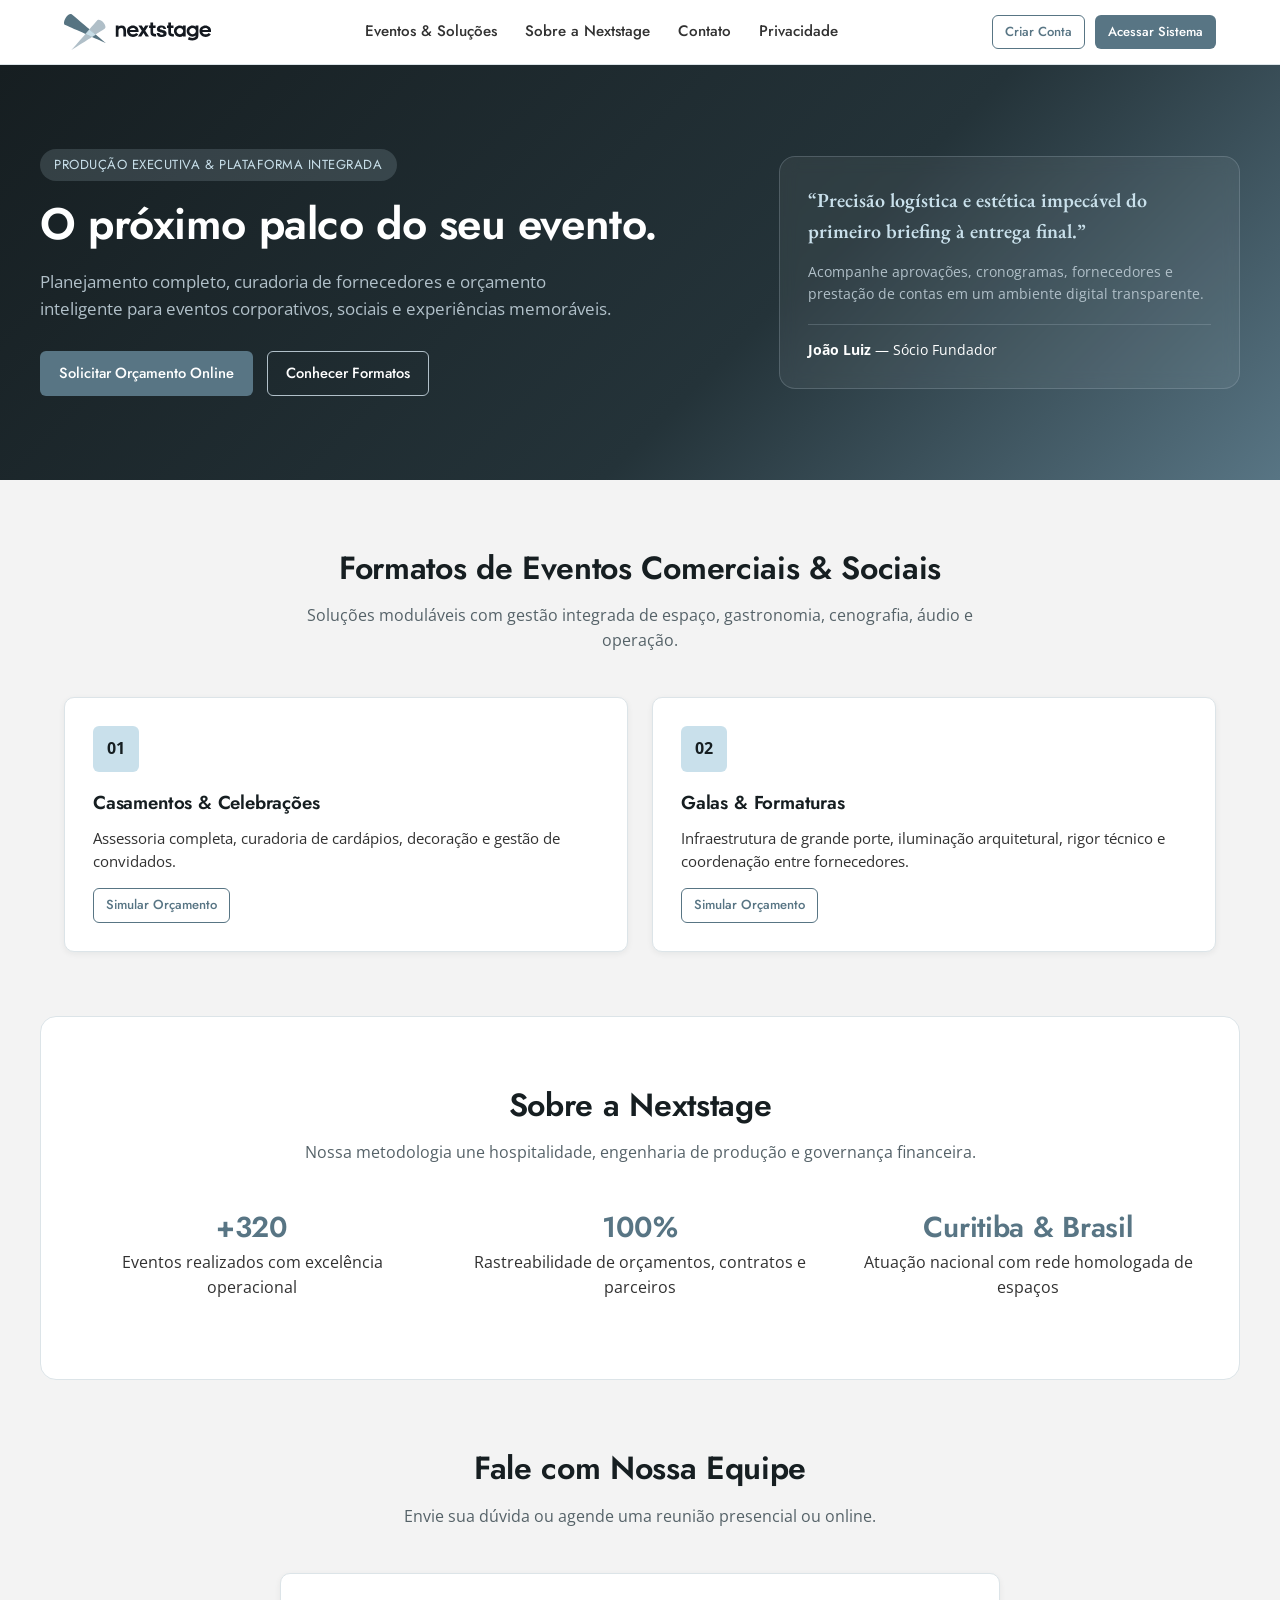
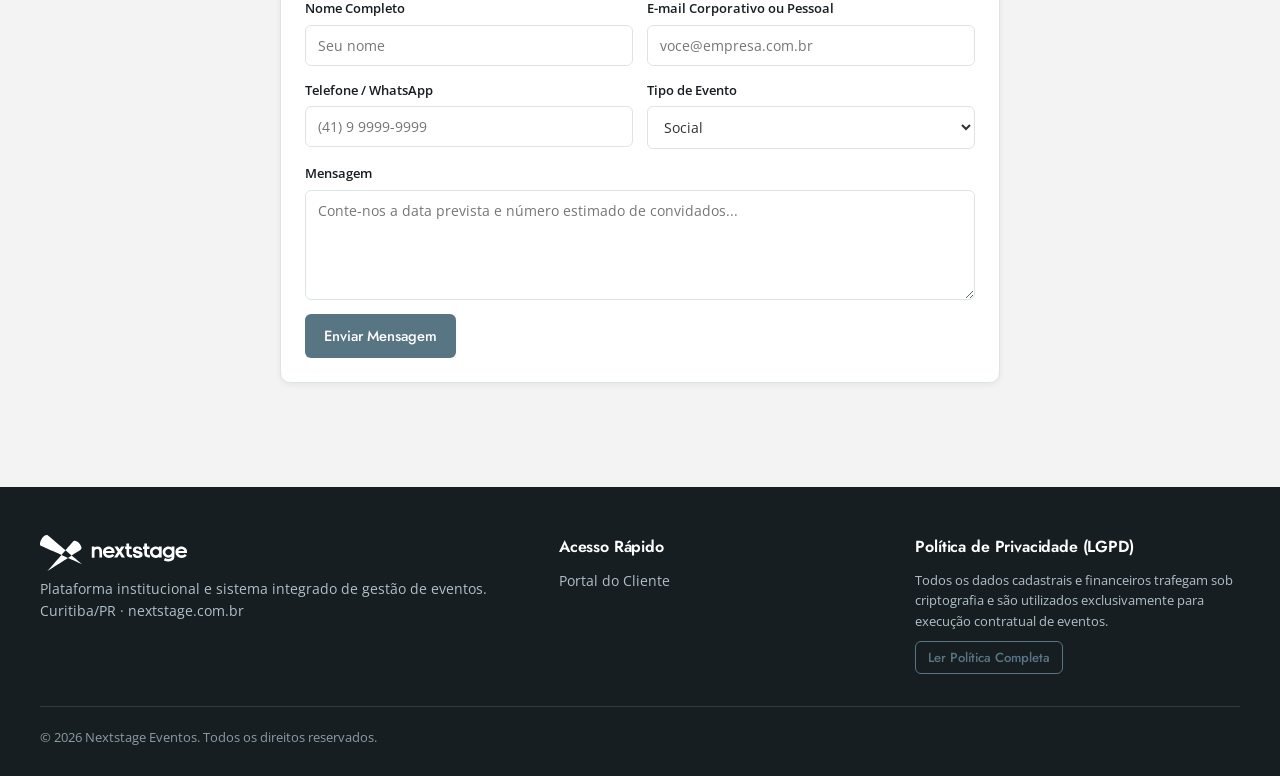
==== index.html @ a16269e4 "v.1.0.0.0 - Commit corrigido" ====
<!DOCTYPE html>
<html lang="pt-BR">
<link rel="apple-touch-icon" sizes="180x180" href="favicon/apple-touch-icon.png">
<link rel="icon" type="image/png" sizes="32x32" href="favicon/favicon-32x32.png">
<link rel="icon" type="image/png" sizes="16x16" href="favicon/favicon-16x16.png">
<link rel="manifest" href="favicon/site.webmanifest">
<head>
  <meta charset="UTF-8">
  <meta name="viewport" content="width=device-width, initial-scale=1.0">
  <title>Nextstage | Produção e Gestão de Eventos</title>
  <link rel="stylesheet" href="css/styles.css">
</head>
<body>
  <header class="site-header">
    <div class="site-nav-container">
      <a href="index.html" class="nextstage-logo" aria-label="Nextstage">
		<svg viewBox="0 0 147.1 36" xml:space="preserve">
		  <g>
		    <g>
		  	  <path fill="#577482" d="M8,0.5C8,0.5,7.8,0.4,7.8,0.4c0,0-0.1,0-0.1-0.1c0,0,0,0,0,0C6.1-0.7,3.5,1,1.6,3.9c-1.8,2.9-2.2,6.1-0.7,7c0,0,0,0,0.1,0C1,11,1,11,1.1,11c0.1,0.1,0.2,0.1,0.3,0.1c4.3,1.9,12.3,5.5,20.1,8.9c1.4-1.6,2.8-3.2,4.1-4.7C18.8,9.7,11.7,3.7,8,0.5z"/>
		  	  <path fill="#577482" d="M41.6,29c0,0-4.3-3.6-9.9-8.4c-1.2,0.8-2.4,1.6-3.7,2.4C35.5,26.3,41.6,29,41.6,29z"/>
		  	  <path fill="#B0BFC8" d="M40.6,14.8c0,0,0.1-0.1,0.2-0.2c0,0,0.1,0,0.1-0.1c0,0,0,0,0,0c1.2-1,0.5-3.7-1.5-6.1c-2-2.3-4.6-3.4-5.8-2.4c0,0,0,0,0,0c0,0,0,0-0.1,0.1c-0.1,0.1-0.2,0.2-0.2,0.2c-1.8,2.1-4.7,5.4-7.8,9c2.1,1.8,4.2,3.6,6.1,5.2C35.3,18.3,38.5,16.2,40.6,14.8z"/>
		  	  <path fill="#B0BFC8" d="M28,23c-2.1-0.9-4.3-1.9-6.5-2.9C14.5,28,7.6,36,7.6,36S18.3,29.2,28,23z"/>
		  	  <path fill="#577482" d="M31.7,20.6c-1.9-1.6-4-3.4-6.1-5.2c-1.3,1.5-2.7,3.1-4.1,4.7c2.2,1,4.4,2,6.5,2.9C29.2,22.1,30.5,21.4,31.7,20.6z"/>
		  	  <path fill="#C8DEE8" d="M31.7,20.6c-1.9-1.6-4-3.4-6.1-5.2c-1.3,1.5-2.7,3.1-4.1,4.7c2.2,1,4.4,2,6.5,2.9C29.2,22.1,30.5,21.4,31.7,20.6z"/>
		    </g>
		    <g>
		  	  <path fill="#141920" d="M51.8,22.6V11.5h2.7v0.9c0.8-0.7,1.8-1,3-1c3,0,4.6,1.8,4.6,5.4v5.8h-2.7v-5.1c0-1.3-0.2-2.2-0.5-2.7c-0.3-0.6-1-0.8-1.9-0.8c-0.7,0-1.3,0.2-1.8,0.7c-0.4,0.4-0.7,1.1-0.7,1.9v6.1H51.8z"/>
		  	  <path fill="#141920" d="M63,17.1c0-1.6,0.6-2.9,1.7-4c1.1-1.1,2.5-1.7,4.1-1.7c1.7,0,3.1,0.6,4.2,1.7c1.1,1.1,1.6,2.5,1.6,4.2c0,0.2,0,0.4,0,0.7h-8.8c0.2,0.7,0.6,1.3,1.2,1.7c0.6,0.4,1.2,0.6,2.1,0.6c0.7,0,1.2-0.1,1.7-0.3c0.5-0.2,0.9-0.6,1.2-1.1l2.3,1.3C73,22,71.3,22.9,69,22.9c-1.7,0-3.2-0.5-4.3-1.6C63.5,20.1,63,18.8,63,17.1z M65.8,15.9h5.9c-0.6-1.3-1.5-1.9-2.9-1.9c-0.6,0-1.2,0.2-1.8,0.5C66.5,14.8,66.1,15.3,65.8,15.9z"/>
		  	  <path fill="#141920" d="M74,22.6l3.8-5.9l-3.4-5.2h3.3l1.8,2.8l1.8-2.8h3.3l-3.4,5.2l3.8,5.9h-3.3l-2.2-3.5l-2.2,3.5H74z"/>
		  	  <path fill="#141920" d="M85.1,14v-2.5h1.3V8.6h2.7v2.9h2.5V14h-2.5v4c0,0.8,0.2,1.3,0.5,1.6C90,19.9,90.8,20,92,20l0.2,2.6h-0.6c-1.7,0-3-0.3-3.8-1c-0.9-0.7-1.3-1.9-1.3-3.6v-4H85.1z"/>
		  	  <path fill="#141920" d="M92.6,19.1h2.9c0,0.5,0.2,0.9,0.6,1.2c0.4,0.3,0.9,0.5,1.6,0.5c0.6,0,1-0.1,1.3-0.3c0.3-0.2,0.5-0.5,0.5-0.8c0-0.2-0.1-0.4-0.2-0.5c-0.1-0.1-0.3-0.2-0.6-0.3c-0.3-0.1-0.5-0.1-0.6-0.2c-0.2,0-0.4,0-0.6-0.1c-0.7-0.1-1-0.2-1-0.2s-0.3-0.1-1-0.3c-0.7-0.2-1.2-0.4-1.5-0.6c-0.3-0.2-0.6-0.5-0.8-1c-0.2-0.4-0.3-0.9-0.3-1.5c0-1.1,0.4-2,1.2-2.6c0.8-0.7,1.9-1,3.4-1c1.4,0,2.5,0.3,3.3,1c0.8,0.7,1.3,1.5,1.4,2.6h-2.8c0-0.3-0.1-0.5-0.2-0.7c-0.1-0.2-0.3-0.4-0.5-0.5c-0.3-0.2-0.7-0.2-1.2-0.2c-0.5,0-0.9,0.1-1.2,0.3c-0.3,0.2-0.4,0.4-0.4,0.7c0,0.1,0,0.2,0,0.3c0,0.1,0.1,0.2,0.1,0.2c0.1,0.1,0.1,0.1,0.2,0.2c0.1,0.1,0.2,0.1,0.3,0.1c0.1,0,0.2,0.1,0.3,0.1c0.1,0,0.2,0.1,0.4,0.1c0.2,0,0.3,0.1,0.4,0.1c0.1,0,0.2,0,0.4,0.1l0.4,0.1c0.6,0.1,1.2,0.2,1.6,0.4c0.4,0.1,0.9,0.3,1.3,0.6c0.4,0.2,0.7,0.6,1,1c0.2,0.4,0.3,0.9,0.3,1.5c0,1.2-0.4,2.1-1.3,2.7c-0.9,0.6-2.1,0.9-3.6,0.9c-1.6,0-2.8-0.3-3.7-1C93.2,21.2,92.7,20.3,92.6,19.1z"/>
		  	  <path fill="#141920" d="M103,14v-2.5h1.3V8.6h2.7v2.9h2.5V14H107v4c0,0.8,0.2,1.3,0.5,1.6c0.3,0.3,1.1,0.4,2.3,0.4l0.2,2.6h-0.6c-1.7,0-3-0.3-3.8-1c-0.9-0.7-1.3-1.9-1.3-3.6v-4H103z"/>
		  	  <path fill="#141920" d="M110,17.1c0-1.6,0.6-2.9,1.7-4c1.1-1.1,2.5-1.7,4.1-1.7c1.2,0,2.3,0.3,3.2,1v-0.9h2.7v11.1H119v-0.7c-1,0.6-2,1-3.2,1c-1.6,0-3-0.6-4.1-1.7C110.6,20,110,18.7,110,17.1z M113.6,14.9c-0.6,0.6-1,1.4-1,2.2s0.3,1.6,1,2.2c0.6,0.6,1.4,1,2.3,1c0.9,0,1.6-0.3,2.3-1c0.6-0.6,1-1.4,1-2.2s-0.3-1.6-1-2.2c-0.6-0.6-1.4-1-2.3-1C115,13.9,114.2,14.3,113.6,14.9z"/>
		  	  <path fill="#141920" d="M122.7,17.1c0-1.6,0.6-2.9,1.7-4c1.1-1.1,2.5-1.7,4.1-1.7c1.2,0,2.3,0.3,3.2,1v-0.9h2.7v9.7c0,1.7-0.5,3-1.5,3.9c-1,0.9-2.5,1.4-4.4,1.4c-1.7,0-3.3-0.4-4.6-1.1l1-2.3c1.3,0.6,2.5,0.9,3.7,0.9c0.8,0,1.6-0.2,2.2-0.7c0.7-0.4,1-1,1-1.7c-0.9,0.8-2,1.1-3.2,1.1c-1.6,0-3-0.5-4.1-1.6C123.3,20.1,122.7,18.7,122.7,17.1z M126.3,14.9c-0.6,0.6-1,1.4-1,2.2c0,0.9,0.3,1.6,1,2.2c0.6,0.6,1.4,1,2.3,1c0.9,0,1.6-0.3,2.3-1c0.6-0.6,1-1.4,1-2.2c0-0.9-0.3-1.6-1-2.2c-0.6-0.6-1.4-1-2.3-1C127.7,13.9,126.9,14.3,126.3,14.9z"/>
		  	  <path fill="#141920" d="M135.5,17.1c0-1.6,0.6-2.9,1.7-4c1.1-1.1,2.5-1.7,4.1-1.7c1.7,0,3.1,0.6,4.2,1.7c1.1,1.1,1.6,2.5,1.6,4.2c0,0.2,0,0.4,0,0.7h-8.8c0.2,0.7,0.6,1.3,1.2,1.7s1.2,0.6,2.1,0.6c0.7,0,1.2-0.1,1.7-0.3c0.5-0.2,0.9-0.6,1.2-1.1l2.3,1.3c-1.2,1.8-2.9,2.7-5.2,2.7c-1.7,0-3.2-0.5-4.3-1.6C136,20.1,135.5,18.8,135.5,17.1z M138.3,15.9h5.9c-0.6-1.3-1.5-1.9-2.9-1.9c-0.6,0-1.2,0.2-1.8,0.5C139,14.8,138.6,15.3,138.3,15.9z"/>
		    </g>
		  </g>
		</svg>
	  </a>
      <nav class="site-nav-links">
        <a href="#eventos-comerciais">Eventos & Soluções</a>
        <a href="#sobre-empresa">Sobre a Nextstage</a>
        <a href="#contato">Contato</a>
        <a href="#" onclick="openModal('modalPrivacidade')">Privacidade</a>
      </nav>
      <div style="display:flex; gap:10px;">
        <a href="login.html?tab=cadastro" class="btn btn-outline btn-sm">Criar Conta</a>
        <a href="login.html" class="btn btn-primary btn-sm">Acessar Sistema</a>
      </div>
    </div>
  </header>

  <!-- Hero / RF052 -->
  <section class="hero-section">
    <div class="hero-inner">
      <div>
        <span class="hero-badge">Produção Executiva & Plataforma Integrada</span>
        <h1>O próximo palco do seu evento.</h1>
        <p>Planejamento completo, curadoria de fornecedores e orçamento inteligente para eventos corporativos, sociais e experiências memoráveis.</p>
        <div style="display:flex; gap:14px; flex-wrap:wrap;">
          <a href="login.html?role=Cliente" class="btn btn-primary">Solicitar Orçamento Online</a>
          <a href="#eventos-comerciais" class="btn btn-outline" style="color:#fff; border-color:#B1C0C9;">Conhecer Formatos</a>
        </div>
      </div>
      <div class="hero-card-preview">
        <p class="serif-accent" style="font-size:1.25rem; color:#C9E0EB; margin-bottom:14px;">“Precisão logística e estética impecável do primeiro briefing à entrega final.”</p>
        <p style="font-size:0.9rem; margin-bottom:18px;">Acompanhe aprovações, cronogramas, fornecedores e prestação de contas em um ambiente digital transparente.</p>
        <div style="border-top:1px solid rgba(177,192,201,0.25); padding-top:14px; font-size:0.85rem;">
          <strong>João Luiz</strong> — Sócio Fundador
        </div>
      </div>
    </div>
  </section>

  <!-- RF052: Informações Comerciais de Eventos -->
  <section id="eventos-comerciais" class="site-section">
    <div class="section-header">
      <h2>Formatos de Eventos Comerciais & Sociais</h2>
      <p>Soluções moduláveis com gestão integrada de espaço, gastronomia, cenografia, áudio e operação.</p>
    </div>
    <div class="cards-grid">
      <div class="feature-card">
        <div class="feature-icon"><strong>01</strong></div>
        <h3>Casamentos & Celebrações</h3>
        <p style="margin:10px 0 16px; font-size:0.92rem;">Assessoria completa, curadoria de cardápios, decoração e gestão de convidados.</p>
        <a href="login.html?role=Cliente" class="btn btn-outline btn-sm">Simular Orçamento</a>
      </div>
      <div class="feature-card">
        <div class="feature-icon"><strong>02</strong></div>
        <h3>Galas & Formaturas</h3>
        <p style="margin:10px 0 16px; font-size:0.92rem;">Infraestrutura de grande porte, iluminação arquitetural, rigor técnico e coordenação entre fornecedores.</p>
        <a href="login.html?role=Cliente" class="btn btn-outline btn-sm">Simular Orçamento</a>
      </div>
    </div>
  </section>

  <!-- RF053: Informações da Empresa -->
  <section id="sobre-empresa" class="site-section" style="background:#fff; border-radius:16px; border:1px solid var(--color-border);">
    <div class="section-header" style="margin-bottom:24px;">
      <h2>Sobre a Nextstage</h2>
      <p>Nossa metodologia une hospitalidade, engenharia de produção e governança financeira.</p>
    </div>
    <div class="form-grid" style="text-align:center;">
      <div style="padding:16px;">
        <h3 style="color:var(--color-primary); font-size:1.8rem;">+320</h3>
        <p>Eventos realizados com excelência operacional</p>
      </div>
      <div style="padding:16px;">
        <h3 style="color:var(--color-primary); font-size:1.8rem;">100%</h3>
        <p>Rastreabilidade de orçamentos, contratos e parceiros</p>
      </div>
      <div style="padding:16px;">
        <h3 style="color:var(--color-primary); font-size:1.8rem;">Curitiba & Brasil</h3>
        <p>Atuação nacional com rede homologada de espaços</p>
      </div>
    </div>
  </section>

  <!-- RF054: Formulário de Contato -->
  <section id="contato" class="site-section">
    <div class="section-header">
      <h2>Fale com Nossa Equipe</h2>
      <p>Envie sua dúvida ou agende uma reunião presencial ou online.</p>
    </div>
    <div class="panel-card" style="max-width:720px; margin:0 auto;">
      <form onsubmit="event.preventDefault(); showToast('Mensagem enviada! Nossa equipe retornará em breve.'); this.reset();">
        <div class="form-grid">
          <div class="form-group">
            <label>Nome Completo</label>
            <input type="text" class="form-control" required placeholder="Seu nome">
          </div>
          <div class="form-group">
            <label>E-mail Corporativo ou Pessoal</label>
            <input type="email" class="form-control" required placeholder="voce@empresa.com.br">
          </div>
        </div>
        <div class="form-grid">
          <div class="form-group">
            <label>Telefone / WhatsApp</label>
            <input type="tel" class="form-control" required placeholder="(41) 9 9999-9999">
          </div>
          <div class="form-group">
            <label>Tipo de Evento</label>
            <select class="form-control">
              <option>Social</option>
              <option>Gala/Formatura</option>
              <option>Outro</option>
            </select>
          </div>
        </div>
        <div class="form-group">
          <label>Mensagem</label>
          <textarea class="form-control" rows="3" required placeholder="Conte-nos a data prevista e número estimado de convidados..."></textarea>
        </div>
        <button type="submit" class="btn btn-primary">Enviar Mensagem</button>
      </form>
    </div>
  </section>

  <!-- RF055: Política de Privacidade de Dados -->
  <footer id="privacidade" class="site-footer">
    <div class="footer-grid">
      <div>
        <a href="index.html" class="nextstage-logo" aria-label="Nextstage">
		<svg class="logo-full-expanded" viewBox="0 0 147.1 36" xml:space="preserve">
          <g>
            <path fill="#FFFFFF" d="M28,23c1.3-0.8,2.5-1.6,3.7-2.4c5.6,4.8,9.9,8.4,9.9,8.4S35.5,26.3,28,23z M8,0.5C8,0.5,7.8,0.4,7.8,0.4c0,0-0.1,0-0.1-0.1c0,0,0,0,0,0C6.1-0.7,3.5,1,1.6,3.9c-1.8,2.9-2.2,6.1-0.7,7c0,0,0,0,0.1,0C1,11,1,11,1.1,11c0.1,0.1,0.2,0.1,0.3,0.1c4.3,1.9,12.3,5.5,20.1,8.9c1.4-1.6,2.8-3.2,4.1-4.7C18.8,9.7,11.7,3.7,8,0.5z M40.6,14.8c0,0,0.1-0.1,0.2-0.2c0,0,0.1,0,0.1-0.1c0,0,0,0,0,0c1.2-1,0.5-3.7-1.5-6.1c-2-2.3-4.6-3.4-5.8-2.4c0,0,0,0,0,0c0,0,0,0-0.1,0.1c-0.1,0.1-0.2,0.2-0.2,0.2c-1.8,2.1-4.7,5.4-7.8,9c2.1,1.8,4.2,3.6,6.1,5.2C35.3,18.3,38.5,16.2,40.6,14.8z M28,23c-2.1-0.9-4.3-1.9-6.5-2.9C14.5,28,7.6,36,7.6,36S18.3,29.2,28,23z"/>
            <g>
              <path fill="#FFFFFF" d="M51.8,22.6V11.5h2.7v0.9c0.8-0.7,1.8-1,3-1c3,0,4.6,1.8,4.6,5.4v5.8h-2.7v-5.1c0-1.3-0.2-2.2-0.5-2.7c-0.3-0.6-1-0.8-1.9-0.8c-0.7,0-1.3,0.2-1.8,0.7c-0.4,0.4-0.7,1.1-0.7,1.9v6.1H51.8z"/>
              <path fill="#FFFFFF" d="M63,17.1c0-1.6,0.6-2.9,1.7-4c1.1-1.1,2.5-1.7,4.1-1.7c1.7,0,3.1,0.6,4.2,1.7c1.1,1.1,1.6,2.5,1.6,4.2c0,0.2,0,0.4,0,0.7h-8.8c0.2,0.7,0.6,1.3,1.2,1.7c0.6,0.4,1.2,0.6,2.1,0.6c0.7,0,1.2-0.1,1.7-0.3c0.5-0.2,0.9-0.6,1.2-1.1l2.3,1.3C73,22,71.3,22.9,69,22.9c-1.7,0-3.2-0.5-4.3-1.6C63.5,20.1,63,18.8,63,17.1z M65.8,15.9h5.9c-0.6-1.3-1.5-1.9-2.9-1.9c-0.6,0-1.2,0.2-1.8,0.5C66.5,14.8,66.1,15.3,65.8,15.9z"/>
              <path fill="#FFFFFF" d="M74,22.6l3.8-5.9l-3.4-5.2h3.3l1.8,2.8l1.8-2.8h3.3l-3.4,5.2l3.8,5.9h-3.3l-2.2-3.5l-2.2,3.5H74z"/>
              <path fill="#FFFFFF" d="M85.1,14v-2.5h1.3V8.6h2.7v2.9h2.5V14h-2.5v4c0,0.8,0.2,1.3,0.5,1.6C90,19.9,90.8,20,92,20l0.2,2.6h-0.6c-1.7,0-3-0.3-3.8-1c-0.9-0.7-1.3-1.9-1.3-3.6v-4H85.1z"/>
              <path fill="#FFFFFF" d="M92.6,19.1h2.9c0,0.5,0.2,0.9,0.6,1.2c0.4,0.3,0.9,0.5,1.6,0.5c0.6,0,1-0.1,1.3-0.3c0.3-0.2,0.5-0.5,0.5-0.8c0-0.2-0.1-0.4-0.2-0.5c-0.1-0.1-0.3-0.2-0.6-0.3c-0.3-0.1-0.5-0.1-0.6-0.2c-0.2,0-0.4,0-0.6-0.1c-0.7-0.1-1-0.2-1-0.2s-0.3-0.1-1-0.3c-0.7-0.2-1.2-0.4-1.5-0.6c-0.3-0.2-0.6-0.5-0.8-1c-0.2-0.4-0.3-0.9-0.3-1.5c0-1.1,0.4-2,1.2-2.6c0.8-0.7,1.9-1,3.4-1c1.4,0,2.5,0.3,3.3,1c0.8,0.7,1.3,1.5,1.4,2.6h-2.8c0-0.3-0.1-0.5-0.2-0.7c-0.1-0.2-0.3-0.4-0.5-0.5c-0.3-0.2-0.7-0.2-1.2-0.2c-0.5,0-0.9,0.1-1.2,0.3c-0.3,0.2-0.4,0.4-0.4,0.7c0,0.1,0,0.2,0,0.3c0,0.1,0.1,0.2,0.1,0.2c0.1,0.1,0.1,0.1,0.2,0.2c0.1,0.1,0.2,0.1,0.3,0.1c0.1,0,0.2,0.1,0.3,0.1c0.1,0,0.2,0.1,0.4,0.1c0.2,0,0.3,0.1,0.4,0.1c0.1,0,0.2,0,0.4,0.1l0.4,0.1c0.6,0.1,1.2,0.2,1.6,0.4c0.4,0.1,0.9,0.3,1.3,0.6c0.4,0.2,0.7,0.6,1,1c0.2,0.4,0.3,0.9,0.3,1.5c0,1.2-0.4,2.1-1.3,2.7c-0.9,0.6-2.1,0.9-3.6,0.9c-1.6,0-2.8-0.3-3.7-1C93.2,21.2,92.7,20.3,92.6,19.1z"/>
              <path fill="#FFFFFF" d="M103,14v-2.5h1.3V8.6h2.7v2.9h2.5V14H107v4c0,0.8,0.2,1.3,0.5,1.6c0.3,0.3,1.1,0.4,2.3,0.4l0.2,2.6h-0.6c-1.7,0-3-0.3-3.8-1c-0.9-0.7-1.3-1.9-1.3-3.6v-4H103z"/>
              <path fill="#FFFFFF" d="M110,17.1c0-1.6,0.6-2.9,1.7-4c1.1-1.1,2.5-1.7,4.1-1.7c1.2,0,2.3,0.3,3.2,1v-0.9h2.7v11.1H119v-0.7c-1,0.6-2,1-3.2,1c-1.6,0-3-0.6-4.1-1.7C110.6,20,110,18.7,110,17.1z M113.6,14.9c-0.6,0.6-1,1.4-1,2.2s0.3,1.6,1,2.2c0.6,0.6,1.4,1,2.3,1c0.9,0,1.6-0.3,2.3-1c0.6-0.6,1-1.4,1-2.2s-0.3-1.6-1-2.2c-0.6-0.6-1.4-1-2.3-1C115,13.9,114.2,14.3,113.6,14.9z"/>
              <path fill="#FFFFFF" d="M122.7,17.1c0-1.6,0.6-2.9,1.7-4c1.1-1.1,2.5-1.7,4.1-1.7c1.2,0,2.3,0.3,3.2,1v-0.9h2.7v9.7c0,1.7-0.5,3-1.5,3.9c-1,0.9-2.5,1.4-4.4,1.4c-1.7,0-3.3-0.4-4.6-1.1l1-2.3c1.3,0.6,2.5,0.9,3.7,0.9c0.8,0,1.6-0.2,2.2-0.7c0.7-0.4,1-1,1-1.7c-0.9,0.8-2,1.1-3.2,1.1c-1.6,0-3-0.5-4.1-1.6C123.3,20.1,122.7,18.7,122.7,17.1z M126.3,14.9c-0.6,0.6-1,1.4-1,2.2c0,0.9,0.3,1.6,1,2.2c0.6,0.6,1.4,1,2.3,1c0.9,0,1.6-0.3,2.3-1c0.6-0.6,1-1.4,1-2.2c0-0.9-0.3-1.6-1-2.2c-0.6-0.6-1.4-1-2.3-1C127.7,13.9,126.9,14.3,126.3,14.9z"/>
              <path fill="#FFFFFF" d="M135.5,17.1c0-1.6,0.6-2.9,1.7-4c1.1-1.1,2.5-1.7,4.1-1.7c1.7,0,3.1,0.6,4.2,1.7c1.1,1.1,1.6,2.5,1.6,4.2c0,0.2,0,0.4,0,0.7h-8.8c0.2,0.7,0.6,1.3,1.2,1.7s1.2,0.6,2.1,0.6c0.7,0,1.2-0.1,1.7-0.3c0.5-0.2,0.9-0.6,1.2-1.1l2.3,1.3c-1.2,1.8-2.9,2.7-5.2,2.7c-1.7,0-3.2-0.5-4.3-1.6C136,20.1,135.5,18.8,135.5,17.1z M138.3,15.9h5.9c-0.6-1.3-1.5-1.9-2.9-1.9c-0.6,0-1.2,0.2-1.8,0.5C139,14.8,138.6,15.3,138.3,15.9z"/>
            </g>
          </g>
        </svg>
	  </a>
        <p style="font-size:0.88rem;">Plataforma institucional e sistema integrado de gestão de eventos. Curitiba/PR · nextstage.com.br</p>
      </div>
      <div>
        <h4 style="color:#fff; margin-bottom:10px;">Acesso Rápido</h4>
        <ul style="list-style:none; font-size:0.88rem; display:flex; flex-direction:column; gap:6px;">
          <li><a href="login.html">Portal do Cliente</a></li>          
        </ul>
      </div>
      <div>
        <h4 style="color:#fff; margin-bottom:10px;">Política de Privacidade (LGPD)</h4>
        <p style="font-size:0.82rem; margin-bottom:10px;">Todos os dados cadastrais e financeiros trafegam sob criptografia e são utilizados exclusivamente para execução contratual de eventos.</p>
        <button class="btn btn-outline btn-sm" onclick="openModal('modalPrivacidade')">Ler Política Completa</button>
      </div>
    </div>
    <div class="footer-bottom">
      <span>© 2026 Nextstage Eventos. Todos os direitos reservados.</span>      
    </div>
  </footer>

  <div id="modalPrivacidade" class="modal-backdrop">
    <div class="modal-box">
      <div class="modal-header">
        <h3>Política de Privacidade e Proteção de Dados</h3>
        <button class="btn btn-ghost btn-sm" onclick="closeModal('modalPrivacidade')">✕</button>
      </div>
      <p style="font-size:0.9rem; margin-bottom:12px;">A <strong>Nextstage</strong> coleta dados pessoais e empresariais (CPF/CNPJ, RG/IE, contatos e endereços) estritamente para elaboração de orçamentos, contratos e operação logística de eventos, em conformidade com a Lei Geral de Proteção de Dados (Lei nº 13.709/2018).</p>
      <p style="font-size:0.9rem;">Os registros são armazenados com criptografia, possuem auditoria de acesso e edição e são realizados backups automáticos periódicos.</p>
    </div>
  </div>

  <script src="js/data.js"></script>
  <script src="js/app.js"></script>
</body>
</html>
---- css/styles.css ----
/* ==========================================================================
   NEXTSTAGE - DESIGN SYSTEM & IDENTIDADE VISUAL
   Fontes: Futura LT (Jost), Garamond (EB Garamond), Open Sans
   Paleta Oficial:
   - Cinza-Azulado:        #587584
   - Azul Gelo:            #B1C0C9
   - Azul Celeste:         #C9E0EB
   - Cinza-Azulado Escuro: #161E21
   - Off-White:            #F3F3F3
   - Cinza Escuro:         #313131
   ========================================================================== */

@import url('https://fonts.googleapis.com/css2?family=EB+Garamond:ital,wght@0,500;0,600;1,400&family=Jost:wght@400;500;600;700&family=Open+Sans:wght@400;500;600;700&display=swap');

:root {
  --color-primary: #587584;        /* Cinza-Azulado */
  --color-primary-hover: #47606d;
  --color-ice: #B1C0C9;            /* Azul Gelo */
  --color-sky: #C9E0EB;            /* Azul Celeste */
  --color-dark-slate: #161E21;     /* Cinza-Azulado Escuro */
  --color-off-white: #F3F3F3;      /* Off-White */
  --color-dark-gray: #313131;      /* Cinza Escuro */
  --color-white: #FFFFFF;
  --color-border: #DCE4E8;
  --color-success: #2E7D5B;
  --color-warning: #B87D24;
  --color-danger: #B83A3A;

  --font-display: 'Futura LT', 'Jost', sans-serif;
  --font-serif: 'Garamond', 'EB Garamond', serif;
  --font-body: 'Open Sans', sans-serif;

  --sidebar-width: 72px;
  --sidebar-expanded: 240px;
  --topbar-height: 64px;
  --radius-sm: 6px;
  --radius-md: 10px;
  --radius-lg: 16px;
  --shadow-sm: 0 2px 6px rgba(22, 30, 33, 0.06);
  --shadow-md: 0 8px 24px rgba(22, 30, 33, 0.10);
  --transition: all 0.22s ease;
}

* {
  box-sizing: border-box;
  margin: 0;
  padding: 0;
}

body {
  font-family: var(--font-body);
  background-color: var(--color-off-white);
  color: var(--color-dark-gray);
  line-height: 1.55;
  -webkit-font-smoothing: antialiased;
}

h1, h2, h3, h4, .brand-font {
  font-family: var(--font-display);
  color: var(--color-dark-slate);
  font-weight: 600;
  letter-spacing: -0.01em;
}

.editorial-quote, .serif-accent {
  font-family: var(--font-serif);
  font-weight: 600;
}

a {
  text-decoration: none;
  color: inherit;
}

/* ==========================================================================
   LOGOTIPO SVG NEXTSTAGE (PROPORÇÃO 2x / x CONFORME MANUAL)
   ========================================================================== */
.nextstage-logo {
  display: inline-flex;
  align-items: center;
  gap: 12px;
  user-select: none;
}

.nextstage-logo svg {
  height: 36px;
  width: auto;
  display: block;
  flex-shrink: 0;
}

/* ==========================================================================
   BOTÕES & INPUTS GLOBAIS
   ========================================================================== */
.btn {
  display: inline-flex;
  align-items: center;
  justify-content: center;
  gap: 8px;
  padding: 10px 18px;
  border-radius: var(--radius-sm);
  font-family: var(--font-display);
  font-weight: 500;
  font-size: 0.92rem;
  cursor: pointer;
  border: 1px solid transparent;
  transition: var(--transition);
}

.btn-primary {
  background-color: var(--color-primary);
  color: var(--color-white);
}

.btn-primary:hover {
  background-color: var(--color-primary-hover);
}

.btn-dark {
  background-color: var(--color-dark-slate);
  color: var(--color-white);
}

.btn-dark:hover {
  background-color: #263338;
}

.btn-outline {
  background-color: transparent;
  border-color: var(--color-primary);
  color: var(--color-primary);
}

.btn-outline:hover {
  background-color: var(--color-sky);
  color: var(--color-dark-slate);
}

.btn-ghost {
  background-color: transparent;
  color: var(--color-dark-gray);
}

.btn-ghost:hover {
  background-color: rgba(88, 117, 132, 0.12);
}

.btn-sm {
  padding: 6px 12px;
  font-size: 0.82rem;
}

.form-group {
  display: flex;
  flex-direction: column;
  gap: 6px;
  margin-bottom: 14px;
}

.form-group label {
  font-size: 0.84rem;
  font-weight: 600;
  color: var(--color-dark-slate);
}

.form-control {
  width: 100%;
  display: block;
  padding: 10px 12px;
  border: 1px solid var(--color-border);
  border-radius: var(--radius-sm);
  font-family: var(--font-body);
  font-size: 0.9rem;
  color: var(--color-dark-gray);
  background-color: var(--color-white);
  transition: var(--transition);
}

textarea.form-control {
  resize: vertical;
  min-height: 110px;
}

.form-control:focus {
  outline: none;
  border-color: var(--color-primary);
  box-shadow: 0 0 0 3px rgba(201, 224, 235, 0.65);
}

.form-grid {
  display: grid;
  grid-template-columns: repeat(auto-fit, minmax(220px, 1fr));
  gap: 14px;
}

/* ==========================================================================
   SITE INSTITUCIONAL (RF052, RF053, RF054, RF055)
   ========================================================================== */
.site-header {
  background-color: var(--color-white);
  border-bottom: 1px solid var(--color-border);
  position: sticky;
  top: 0;
  z-index: 100;
}

.site-nav-container {
  max-width: 1200px;
  margin: 0 auto;
  padding: 14px 24px;
  display: flex;
  align-items: center;
  justify-content: space-between;
}

.site-nav-links {
  display: flex;
  align-items: center;
  gap: 28px;
}

.site-nav-links a {
  font-family: var(--font-display);
  font-size: 0.95rem;
  color: var(--color-dark-gray);
  font-weight: 500;
  transition: var(--transition);
}

.site-nav-links a:hover,
.site-nav-links a.active {
  color: var(--color-primary);
}

.hero-section {
  background: linear-gradient(135deg, var(--color-dark-slate) 0%, #243339 60%, var(--color-primary) 100%);
  color: var(--color-white);
  padding: 84px 24px;
}

.hero-inner {
  max-width: 1200px;
  margin: 0 auto;
  display: grid;
  grid-template-columns: 1.2fr 0.8fr;
  gap: 48px;
  align-items: center;
}

.hero-badge {
  display: inline-block;
  background-color: rgba(201, 224, 235, 0.16);
  color: var(--color-sky);
  padding: 6px 14px;
  border-radius: 99px;
  font-family: var(--font-display);
  font-size: 0.82rem;
  letter-spacing: 0.04em;
  text-transform: uppercase;
  margin-bottom: 18px;
}

.hero-section h1 {
  color: var(--color-white);
  font-size: 2.75rem;
  line-height: 1.18;
  margin-bottom: 18px;
}

.hero-section p {
  color: var(--color-ice);
  font-size: 1.08rem;
  margin-bottom: 28px;
  max-width: 580px;
}

.hero-card-preview {
  background-color: rgba(255, 255, 255, 0.06);
  border: 1px solid rgba(177, 192, 201, 0.25);
  border-radius: var(--radius-lg);
  padding: 28px;
  backdrop-filter: blur(8px);
}

.site-section {
  max-width: 1200px;
  margin: 0 auto;
  padding: 64px 24px;
}

.section-header {
  text-align: center;
  max-width: 680px;
  margin: 0 auto 44px;
}

.section-header h2 {
  font-size: 2rem;
  margin-bottom: 10px;
}

.section-header p {
  color: #556268;
}

.cards-grid {
  display: grid;
  grid-template-columns: repeat(auto-fit, minmax(280px, 1fr));
  gap: 24px;
}

.feature-card {
  background-color: var(--color-white);
  border: 1px solid var(--color-border);
  border-radius: var(--radius-md);
  padding: 28px;
  box-shadow: var(--shadow-sm);
  transition: var(--transition);
}

.feature-card:hover {
  transform: translateY(-3px);
  box-shadow: var(--shadow-md);
  border-color: var(--color-ice);
}

.feature-icon {
  width: 46px;
  height: 46px;
  border-radius: var(--radius-sm);
  background-color: var(--color-sky);
  color: var(--color-dark-slate);
  display: flex;
  align-items: center;
  justify-content: center;
  margin-bottom: 16px;
}

.site-footer {
  background-color: var(--color-dark-slate);
  color: var(--color-ice);
  padding: 48px 24px 28px;
  margin-top: 40px;
}

.footer-grid {
  max-width: 1200px;
  margin: 0 auto;
  display: grid;
  grid-template-columns: 1.5fr 1fr 1fr;
  gap: 32px;
  padding-bottom: 32px;
  border-bottom: 1px solid rgba(177, 192, 201, 0.18);
}

.footer-bottom {
  max-width: 1200px;
  margin: 20px auto 0;
  display: flex;
  justify-content: space-between;
  font-size: 0.84rem;
  color: #8b9ba3;
}

/* ==========================================================================
   LAYOUT MODERNO DE WEBAPP (SEM DASHBOARD, SIDEBAR LATERAL COM ÍCONES)
   ========================================================================== */
.app-shell {
  display: flex;
  min-height: 100vh;
  background-color: var(--color-off-white);
}

/* Barra Lateral (Ícones dos Módulos) */
.app-sidebar {
  width: var(--sidebar-width);
  background-color: var(--color-dark-slate);
  color: var(--color-ice);
  display: flex;
  flex-direction: column;
  justify-content: space-between;
  position: fixed;
  top: 0;
  bottom: 0;
  left: 0;
  z-index: 200;
  transition: width 0.25s ease;
  overflow: hidden;
}

.app-sidebar:hover,
.app-sidebar.expanded {
  width: var(--sidebar-expanded);
}

.sidebar-brand {
  height: var(--topbar-height);
  display: flex;
  align-items: center;
  padding: 0 18px;
  border-bottom: 1px solid rgba(177, 192, 201, 0.14);
  overflow: hidden;
}

.sidebar-brand .logo-icon-collapsed {
  height: 30px;
  width: auto;
  flex-shrink: 0;
}

.sidebar-brand .logo-full-expanded {
  height: 30px;
  width: auto;
  display: none;
  flex-shrink: 0;
}

.app-sidebar:hover .sidebar-brand .logo-icon-collapsed,
.app-sidebar.expanded .sidebar-brand .logo-icon-collapsed {
  display: none;
}

.app-sidebar:hover .sidebar-brand .logo-full-expanded,
.app-sidebar.expanded .sidebar-brand .logo-full-expanded {
  display: block;
}

.sidebar-nav {
  flex: 1;
  padding: 16px 10px;
  display: flex;
  flex-direction: column;
  gap: 6px;
}

.nav-item {
  display: flex;
  align-items: center;
  gap: 16px;
  padding: 12px 14px;
  border-radius: var(--radius-sm);
  color: var(--color-ice);
  font-family: var(--font-display);
  font-size: 0.94rem;
  white-space: nowrap;
  transition: var(--transition);
  cursor: pointer;
}

.nav-item svg {
  width: 22px;
  height: 22px;
  flex-shrink: 0;
}

.nav-item span {
  opacity: 0;
  transition: opacity 0.2s ease;
}

.app-sidebar:hover .nav-item span,
.app-sidebar.expanded .nav-item span {
  opacity: 1;
}

.nav-item:hover {
  background-color: rgba(201, 224, 235, 0.12);
  color: var(--color-white);
}

.nav-item.active {
  background-color: var(--color-primary);
  color: var(--color-white);
  font-weight: 600;
}

.nav-item.hidden-by-role {
  display: none !important;
}

.sidebar-footer {
  padding: 14px 10px;
  border-top: 1px solid rgba(177, 192, 201, 0.14);
}

/* Área Principal */
.app-main {
  flex: 1;
  margin-left: var(--sidebar-width);
  display: flex;
  flex-direction: column;
  min-width: 0;
}

.app-topbar {
  height: var(--topbar-height);
  background-color: var(--color-white);
  border-bottom: 1px solid var(--color-border);
  padding: 0 28px;
  display: flex;
  align-items: center;
  justify-content: space-between;
  position: sticky;
  top: 0;
  z-index: 150;
}

.topbar-title-group {
  display: flex;
  align-items: center;
  gap: 12px;
}

.topbar-title-group h1 {
  font-size: 1.25rem;
}

.topbar-controls {
  display: flex;
  align-items: center;
  gap: 16px;
}

.role-switcher {
  display: flex;
  align-items: center;
  gap: 8px;
  background-color: var(--color-off-white);
  padding: 5px 12px;
  border-radius: 99px;
  border: 1px solid var(--color-border);
  font-size: 0.82rem;
}

.role-switcher select {
  border: none;
  background: transparent;
  font-family: var(--font-display);
  font-weight: 600;
  color: var(--color-dark-slate);
  cursor: pointer;
  outline: none;
}

.app-content {
  padding: 28px;
  max-width: 1440px;
  width: 100%;
  margin: 0 auto;
}

/* ==========================================================================
   SUB-NAVEGAÇÃO DE FUNÇÕES POR MÓDULO (TABS / PILLS)
   ========================================================================== */
.module-tabs {
  display: flex;
  flex-wrap: wrap;
  gap: 8px;
  margin-bottom: 22px;
  border-bottom: 1px solid var(--color-border);
  padding-bottom: 12px;
}

.module-tab {
  padding: 8px 16px;
  border-radius: var(--radius-sm);
  background-color: var(--color-white);
  border: 1px solid var(--color-border);
  font-family: var(--font-display);
  font-size: 0.88rem;
  font-weight: 500;
  color: var(--color-dark-gray);
  cursor: pointer;
  transition: var(--transition);
  display: inline-flex;
  align-items: center;
  gap: 6px;
}

.module-tab:hover {
  border-color: var(--color-primary);
  color: var(--color-primary);
}

.module-tab.active {
  background-color: var(--color-dark-slate);
  color: var(--color-white);
  border-color: var(--color-dark-slate);
}

.tab-panel {
  display: none;
}

.tab-panel.active {
  display: block;
}

/* ==========================================================================
   PAINÉIS, TABELAS, FILTROS E BADGES
   ========================================================================== */
.panel-card {
  background-color: var(--color-white);
  border: 1px solid var(--color-border);
  border-radius: var(--radius-md);
  padding: 24px;
  box-shadow: var(--shadow-sm);
  margin-bottom: 22px;
}

.panel-header {
  display: flex;
  flex-wrap: wrap;
  align-items: center;
  justify-content: space-between;
  gap: 12px;
  margin-bottom: 18px;
}

.panel-header h2 {
  font-size: 1.12rem;
}

.filter-bar {
  display: flex;
  flex-wrap: wrap;
  gap: 12px;
  background-color: var(--color-off-white);
  padding: 14px;
  border-radius: var(--radius-sm);
  margin-bottom: 18px;
  align-items: flex-end;
}

.filter-bar .form-group {
  margin-bottom: 0;
  flex: 1;
  min-width: 160px;
}

.table-wrapper {
  overflow-x: auto;
}

table.data-table {
  width: 100%;
  border-collapse: collapse;
  font-size: 0.88rem;
}

table.data-table th {
  text-align: left;
  padding: 12px 14px;
  background-color: var(--color-off-white);
  color: var(--color-dark-slate);
  font-family: var(--font-display);
  font-weight: 600;
  border-bottom: 2px solid var(--color-border);
  white-space: nowrap;
}

table.data-table td {
  padding: 12px 14px;
  border-bottom: 1px solid var(--color-border);
  vertical-align: middle;
}

table.data-table tr:hover td {
  background-color: rgba(201, 224, 235, 0.22);
}

.badge {
  display: inline-flex;
  align-items: center;
  padding: 3px 10px;
  border-radius: 99px;
  font-size: 0.76rem;
  font-weight: 600;
  font-family: var(--font-display);
}

.badge-sky {
  background-color: var(--color-sky);
  color: var(--color-dark-slate);
}

.badge-primary {
  background-color: var(--color-primary);
  color: var(--color-white);
}

.badge-success {
  background-color: #DFF2EA;
  color: var(--color-success);
}

.badge-warning {
  background-color: #F9EEDB;
  color: var(--color-warning);
}

.badge-danger {
  background-color: #F8E1E1;
  color: var(--color-danger);
}

/* ==========================================================================
   LAYOUT EM DUAS COLUNAS PARA ORÇAMENTO (RF028 / RF029)
   ========================================================================== */
.budget-layout-grid {
  display: grid;
  grid-template-columns: 1fr 380px;
  gap: 24px;
  align-items: start;
}

.budget-sidebar-sticky {
  position: sticky;
  top: 88px;
}

@media (max-width: 1024px) {
  .budget-layout-grid {
    grid-template-columns: 1fr;
  }
  .budget-sidebar-sticky {
    position: static;
  }
}

/* ==========================================================================
   ESTILOS DO BOTÃO DE NOTIFICAÇÕES E TOPO LATERAL
   ========================================================================== */
.topbar-right-group {
  display: flex;
  align-items: center;
  gap: 16px;
}

.notification-btn {
  position: relative;
  background: var(--color-off-white);
  border: 1px solid var(--color-border);
  border-radius: 50%;
  width: 40px;
  height: 40px;
  display: flex;
  align-items: center;
  justify-content: center;
  cursor: pointer;
  color: var(--color-dark-slate);
  transition: var(--transition);
}

.notification-btn:hover {
  background-color: var(--color-sky);
  border-color: var(--color-ice);
}

.notification-badge-dot {
  position: absolute;
  top: 8px;
  right: 8px;
  width: 8px;
  height: 8px;
  background-color: #B83A3A;
  border-radius: 50%;
}

/* ==========================================================================
   MODAIS & NOTIFICAÇÕES TOAST
   ========================================================================== */
.modal-backdrop {
  position: fixed;
  inset: 0;
  background-color: rgba(22, 30, 33, 0.55);
  display: none;
  align-items: center;
  justify-content: center;
  z-index: 500;
  padding: 20px;
}

.modal-backdrop.open {
  display: flex;
}

.modal-box {
  background-color: var(--color-white);
  border-radius: var(--radius-md);
  max-width: 680px;
  width: 100%;
  max-height: 90vh;
  overflow-y: auto;
  padding: 26px;
  box-shadow: var(--shadow-md);
}

.modal-header {
  display: flex;
  justify-content: space-between;
  align-items: center;
  padding-bottom: 14px;
  margin-bottom: 18px;
  border-bottom: 1px solid var(--color-border);
}

.toast-container {
  position: fixed;
  bottom: 24px;
  right: 24px;
  z-index: 999;
  display: flex;
  flex-direction: column;
  gap: 10px;
}

.toast {
  background-color: var(--color-dark-slate);
  color: var(--color-white);
  padding: 12px 18px;
  border-radius: var(--radius-sm);
  border-left: 4px solid var(--color-sky);
  font-size: 0.88rem;
  box-shadow: var(--shadow-md);
  animation: slideIn 0.25s ease;
}

@keyframes slideIn {
  from { transform: translateX(30px); opacity: 0; }
  to { transform: translateX(0); opacity: 1; }
}

/* ==========================================================================
   WIZARD DE ORÇAMENTO (RF028 - RF033) & CALENDÁRIO (RF036 - RF037)
   ========================================================================== */
.wizard-steps {
  display: flex;
  flex-wrap: wrap;
  gap: 8px;
  margin-bottom: 20px;
}

.wizard-step {
  padding: 6px 12px;
  border-radius: 99px;
  font-size: 0.8rem;
  font-family: var(--font-display);
  background-color: var(--color-off-white);
  color: var(--color-dark-gray);
  border: 1px solid var(--color-border);
}

.wizard-step.active {
  background-color: var(--color-primary);
  color: var(--color-white);
  border-color: var(--color-primary);
}

.calendar-grid {
  display: grid;
  grid-template-columns: repeat(7, 1fr);
  gap: 8px;
}

.calendar-day-header {
  text-align: center;
  font-family: var(--font-display);
  font-weight: 600;
  font-size: 0.82rem;
  padding: 8px;
  background-color: var(--color-off-white);
  border-radius: var(--radius-sm);
}

.calendar-cell {
  min-height: 98px;
  background-color: var(--color-white);
  border: 1px solid var(--color-border);
  border-radius: var(--radius-sm);
  padding: 8px;
  display: flex;
  flex-direction: column;
  gap: 4px;
}

.calendar-cell .day-num {
  font-size: 0.8rem;
  font-weight: 700;
  color: var(--color-primary);
}

.cal-event-pill {
  font-size: 0.74rem;
  padding: 3px 6px;
  border-radius: 4px;
  background-color: var(--color-sky);
  color: var(--color-dark-slate);
  font-weight: 600;
  cursor: pointer;
  white-space: nowrap;
  overflow: hidden;
  text-overflow: ellipsis;
}

.cal-event-pill.partner {
  background-color: var(--color-primary);
  color: var(--color-white);
}

/* ==========================================================================
   RESPONSIVIDADE (RNF004)
   ========================================================================== */
@media (max-width: 900px) {
  .hero-inner {
    grid-template-columns: 1fr;
  }
  .footer-grid {
    grid-template-columns: 1fr;
  }
  .calendar-grid {
    grid-template-columns: repeat(2, 1fr);
  }
}

@media (max-width: 640px) {
  .app-sidebar {
    width: 60px;
  }
  .app-main {
    margin-left: 60px;
  }
  .app-content {
    padding: 16px;
  }
  .site-nav-links {
    display: none;
  }
}

@media print {
  body *:not(.printable, .printable *) {
    // hide everything but printable elements and their children
    display: none;
  }
}
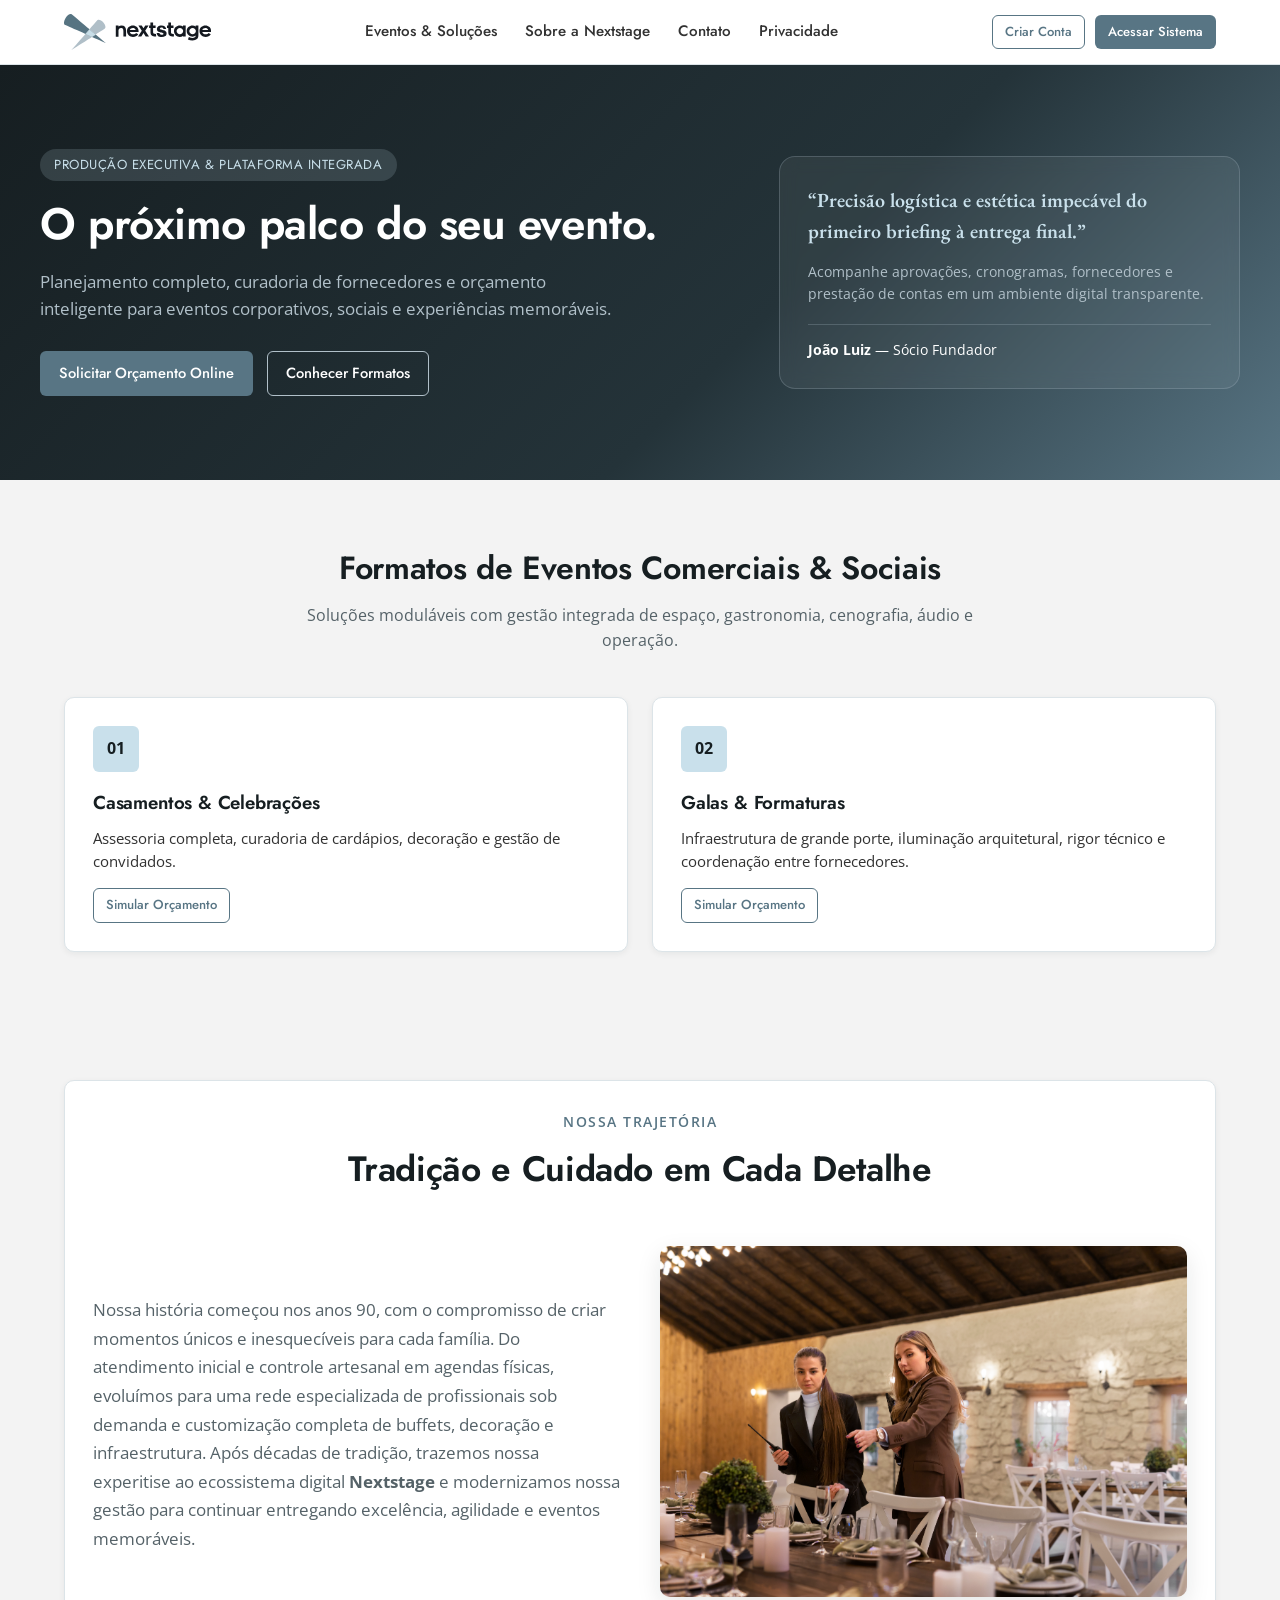
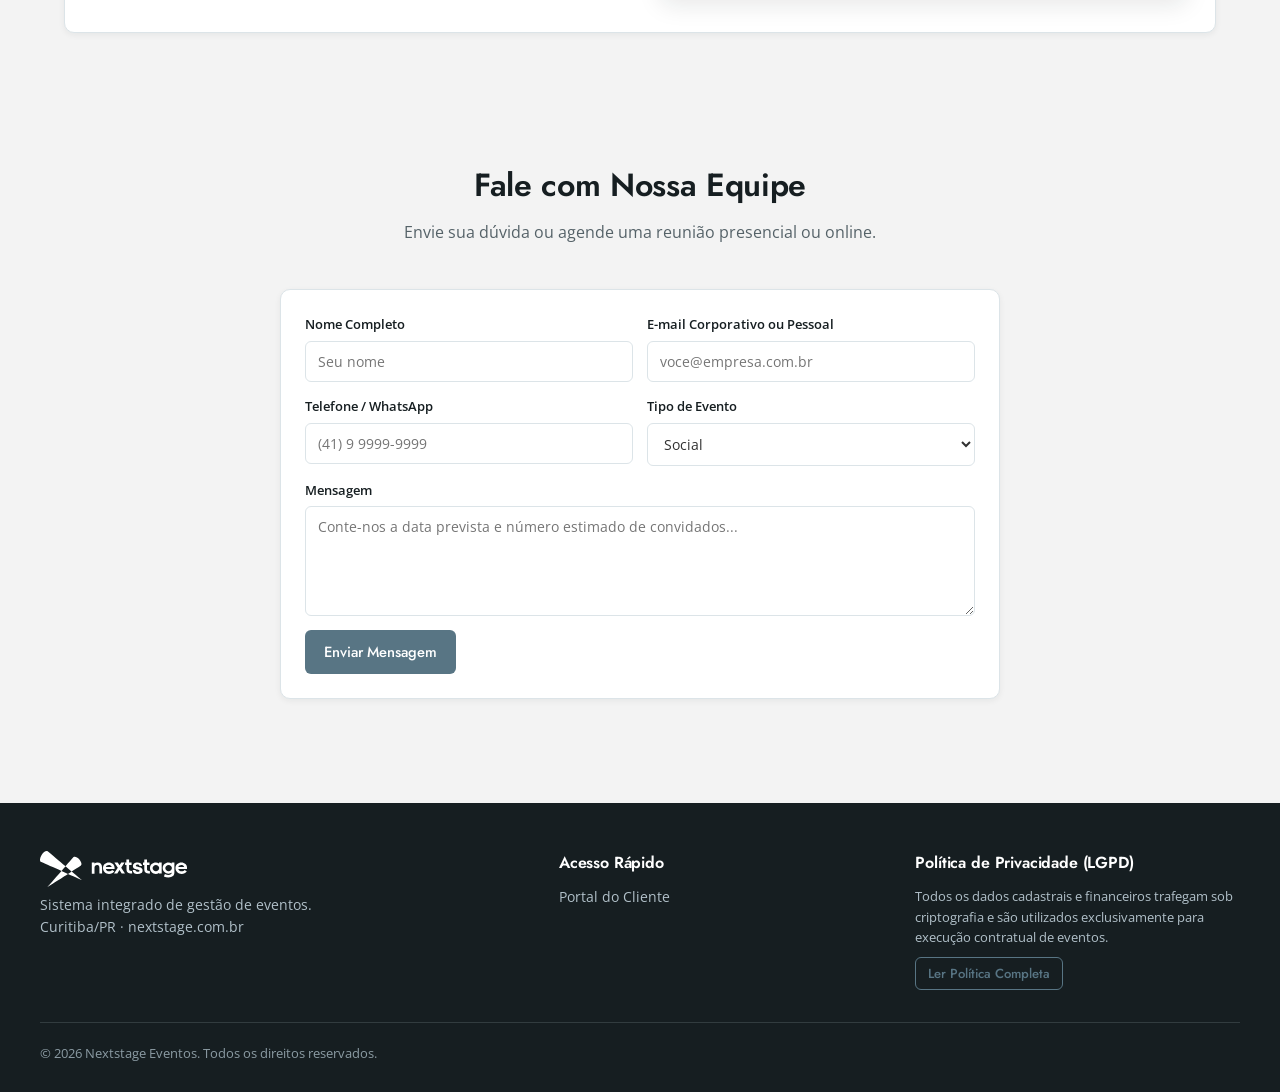
==== commit b14f0203: "v.1.0.0.2 OK - Ajustes site institucional OK - Ajustes de responsividade" ====
--- a/index.html
+++ b/index.html
@@ -95,27 +95,33 @@
     </div>
   </section>
 
-  <!-- RF053: Informações da Empresa -->
-  <section id="sobre-empresa" class="site-section" style="background:#fff; border-radius:16px; border:1px solid var(--color-border);">
-    <div class="section-header" style="margin-bottom:24px;">
-      <h2>Sobre a Nextstage</h2>
-      <p>Nossa metodologia une hospitalidade, engenharia de produção e governança financeira.</p>
-    </div>
-    <div class="form-grid" style="text-align:center;">
-      <div style="padding:16px;">
-        <h3 style="color:var(--color-primary); font-size:1.8rem;">+320</h3>
-        <p>Eventos realizados com excelência operacional</p>
-      </div>
-      <div style="padding:16px;">
-        <h3 style="color:var(--color-primary); font-size:1.8rem;">100%</h3>
-        <p>Rastreabilidade de orçamentos, contratos e parceiros</p>
-      </div>
-      <div style="padding:16px;">
-        <h3 style="color:var(--color-primary); font-size:1.8rem;">Curitiba & Brasil</h3>
-        <p>Atuação nacional com rede homologada de espaços</p>
-      </div>
-    </div>
-  </section>
+  <!-- Seção Sobre / Nossa História -->
+<section id="sobre" class="site-section">  
+  <div class="feature-card">    
+    <!-- Cabeçalho da Seção -->
+    <div style="text-align: center; margin-bottom: 50px;">
+      <span style="font-size: 0.85rem; text-transform: uppercase; letter-spacing: 1.5px; color: var(--color-primary); font-weight: 600;">Nossa Trajetória</span>
+      <h2 style="font-size: 2.2rem; color: var(--color-dark-slate); margin-top: 8px; font-family: var(--font-display);">Tradição e Cuidado em Cada Detalhe</h2>
+    </div>
+    <!-- Grid de Conteúdo (Texto e Imagem) -->
+    <div style="display: grid; grid-template-columns: 1fr 1fr; gap: 40px; align-items: center;" class="about-grid-mobile">      
+      <!-- Parágrafo de Texto Institucional -->
+      <div style="font-size: 1.05rem; color: #556268; line-height: 1.7; font-family: var(--font-body);">
+        <p>
+          Nossa história começou nos anos 90, com o compromisso de criar momentos únicos e inesquecíveis para cada família. Do atendimento inicial e controle artesanal em agendas físicas, evoluímos para uma rede especializada de profissionais sob demanda e customização completa de buffets, decoração e infraestrutura. Após décadas de tradição, trazemos nossa experitise ao ecossistema digital <strong>Nextstage</strong> e modernizamos nossa gestão para continuar entregando excelência, agilidade e eventos memoráveis.
+        </p>
+      </div>
+
+      <!-- Imagem Ilustrativa -->
+      <div>
+        <img src="img/female-wedding-planner-working-ceremony.jpg" alt="Planejamento e Organização de Eventos" style="width: 100%; height: auto; border-radius: var(--radius-md); box-shadow: var(--shadow-md); object-fit: cover;">
+      </div>
+
+    </div>
+
+  </div>
+
+</section>
 
   <!-- RF054: Formulário de Contato -->
   <section id="contato" class="site-section">
@@ -180,7 +186,7 @@
           </g>
         </svg>
 	  </a>
-        <p style="font-size:0.88rem;">Plataforma institucional e sistema integrado de gestão de eventos. Curitiba/PR · nextstage.com.br</p>
+        <p style="font-size:0.88rem;">Sistema integrado de gestão de eventos.</br>Curitiba/PR · nextstage.com.br</p>
       </div>
       <div>
         <h4 style="color:#fff; margin-bottom:10px;">Acesso Rápido</h4>
--- a/css/styles.css
+++ b/css/styles.css
@@ -943,4 +943,72 @@
     // hide everything but printable elements and their children
     display: none;
   }
+}
+
+/* ==========================================================================
+   AJUSTES DE RESPONSIVIDADE PARA DISPOSITIVOS MÓVEIS (MOBILE / VERTICAL)
+   ========================================================================== */
+@media (max-width: 768px) {
+  /* Garante que o layout principal respeite a largura da tela */
+  .app-container {
+    flex-direction: column;
+  }
+
+  .main-content {
+    padding: 12px !important;
+    margin-left: 0 !important;
+    width: 100% !important;
+  }
+
+  /* Topbar responsiva */
+  .app-topbar {
+    padding: 10px 16px;
+    flex-direction: column;
+    align-items: flex-start;
+    gap: 10px;
+    height: auto;
+  }
+
+  .topbar-right-group {
+    width: 100%;
+    justify-content: space-between;
+  }
+
+  /* Barras de filtro e formulários em coluna única no mobile */
+  .filter-bar, .form-grid {
+    grid-template-columns: 1fr !important;
+    gap: 10px !important;
+  }
+
+  /* Grade do Calendário: Reduz colunas ou se adapta para mobile */
+  .calendar-grid {
+    grid-template-columns: repeat(7, minmax(36px, 1fr)) !important;
+    font-size: 0.75rem;
+  }
+
+  .calendar-cell {
+    min-height: 65px;
+    padding: 4px;
+  }
+
+  .cal-event-pill {
+    font-size: 0.65rem;
+    padding: 2px 4px;
+    overflow: hidden;
+    text-overflow: ellipsis;
+    white-space: nowrap;
+  }
+
+  /* Tabelas com rolagem horizontal para não quebrar o layout */
+  .table-responsive, table {
+    display: block;
+    width: 100%;
+    overflow-x: auto;
+    -webkit-overflow-scrolling: touch;
+  }
+
+  /* Cards de orçamento de duas colunas passam a ser uma coluna */
+  .budget-layout-grid {
+    grid-template-columns: 1fr !important;
+  }
 }
